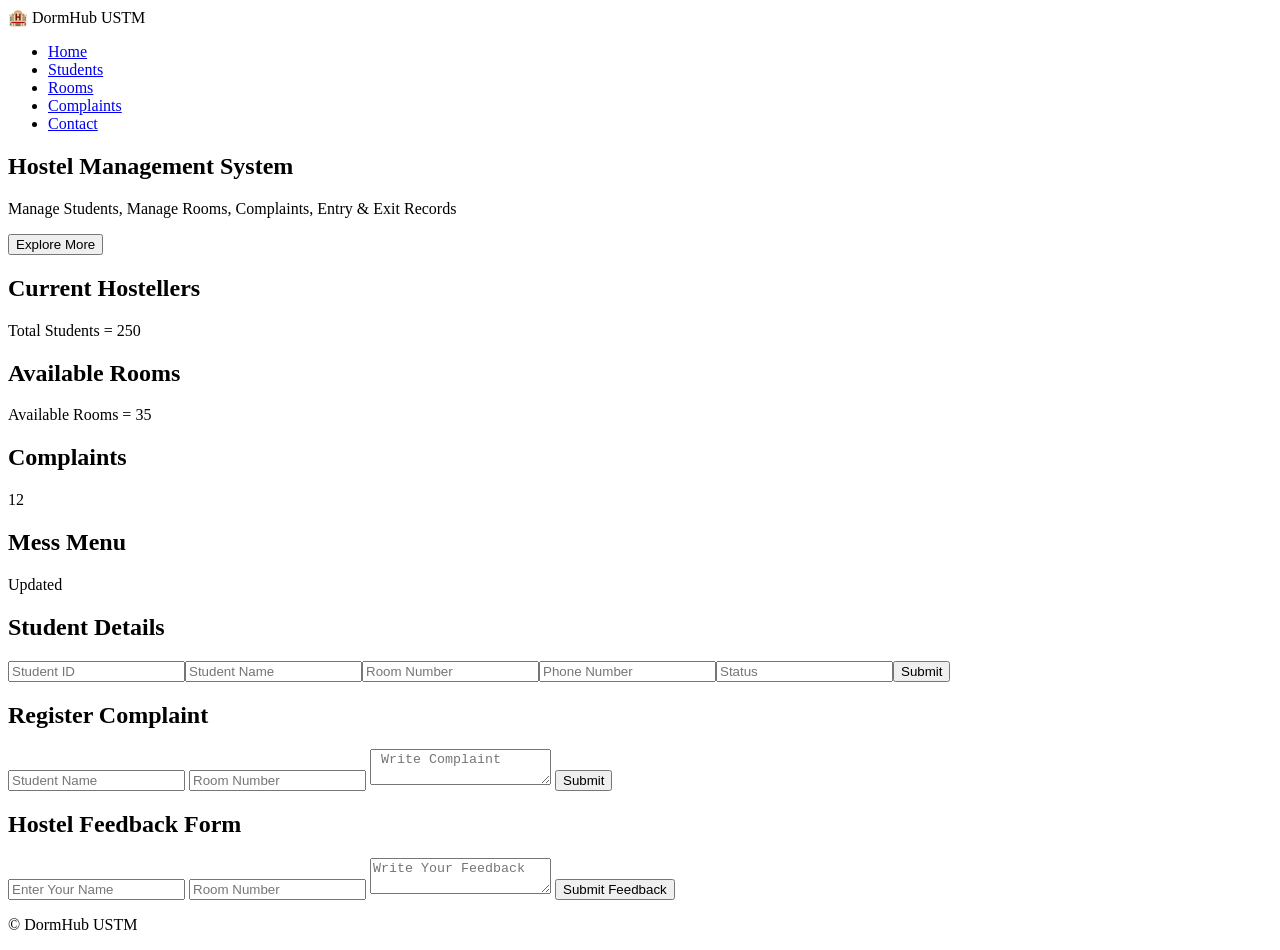
==== index.html @ 67569c3b "Rename DormHub USTM.HTML to index.html" ====
<!DOCTYPE html>
<html>
<head>
    <meta charset="UTF-8">
    <meta name="viewport" content="width=device-width, initial-scale=1.0">
    <title>DormHub USTM</title>
    <link rel="stylesheet" href="DormHub USTM.css">
</head>
<body>

    <nav>
        <div class="logo"> 🏨 DormHub USTM</div>

        <ul>
            <li><a href="#">Home</a></li>
            <li><a href="#">Students</a></li>
            <li><a href="#">Rooms</a></li>
            <li><a href="#">Complaints</a></li>
            <li><a href="#">Contact</a></li>
        </ul>
    </nav>

    <section class="hero">
        <div class="hero-content">
            <h1>Hostel Management System</h1>
            <p>Manage Students, Manage Rooms, Complaints, Entry & Exit Records</p>
            <button>Explore More</button>
        </div>
    </section>

    <section class="dashboard">

        <div class="card">
            <h2>Current Hostellers</h2>
            <p>Total Students = 250</p>
        </div>

        <div class="card">
            <h2>Available Rooms</h2>
            <p>Available Rooms = 35</p>
        </div>

        <div class="card">
            <h2>Complaints</h2>
            <p>12</p>
        </div>

        <div class="card">
            <h2>Mess Menu</h2>
            <p>Updated</p>
        </div>

    </section>

    <section class="table-section">

        <h2>Student Details</h2>

        <table>
		
		 <form>
		 
		    <input type="int" placeholder="Student ID" required>

            <input type="text" placeholder="Student Name" required>

            <input type="text" placeholder="Room Number" required>

            <input type="text" placeholder="Phone Number" required>
			
			<input type="text" placeholder="Status" required>

            <button type="submit">Submit</button>

        </form>
        </table>

    </section>

    <section class="complaint-section">

        <h2>Register Complaint</h2>

        <form>

            <input type="text" placeholder="Student Name" required>

            <input type="text" placeholder="Room Number" required>

            <textarea placeholder=" Write Complaint "></textarea>

            <button type="submit">Submit</button>

        </form>

    </section>

<section class="feedback-section">

    <h2>Hostel Feedback Form</h2>

    <form>

        <input type="text" placeholder="Enter Your Name" required>

        <input type="text" placeholder="Room Number" required>

        <textarea placeholder="Write Your Feedback"></textarea>

        <button type="submit">Submit Feedback</button>

    </form>

</section>

    <footer>
        <p> © DormHub USTM </p>
    </footer>
	
	</div>

<script>

function showLogin() {
    document.getElementById("loginForm").style.display = "block";
    document.getElementById("registerForm").style.display = "none";
}

function showRegister() {
    document.getElementById("loginForm").style.display = "none";
    document.getElementById("registerForm").style.display = "block";
}

document.getElementById("loginForm").addEventListener("submit", function(e){
    e.preventDefault();

    document.querySelector(".auth-container").style.display = "none";
    document.getElementById("mainWebsite").style.display = "block";
});

document.getElementById("registerForm").addEventListener("submit", function(e){
    e.preventDefault();

    alert("Registration Successful! Please Login.");
    showLogin();
});

</script>

</body>
</html>
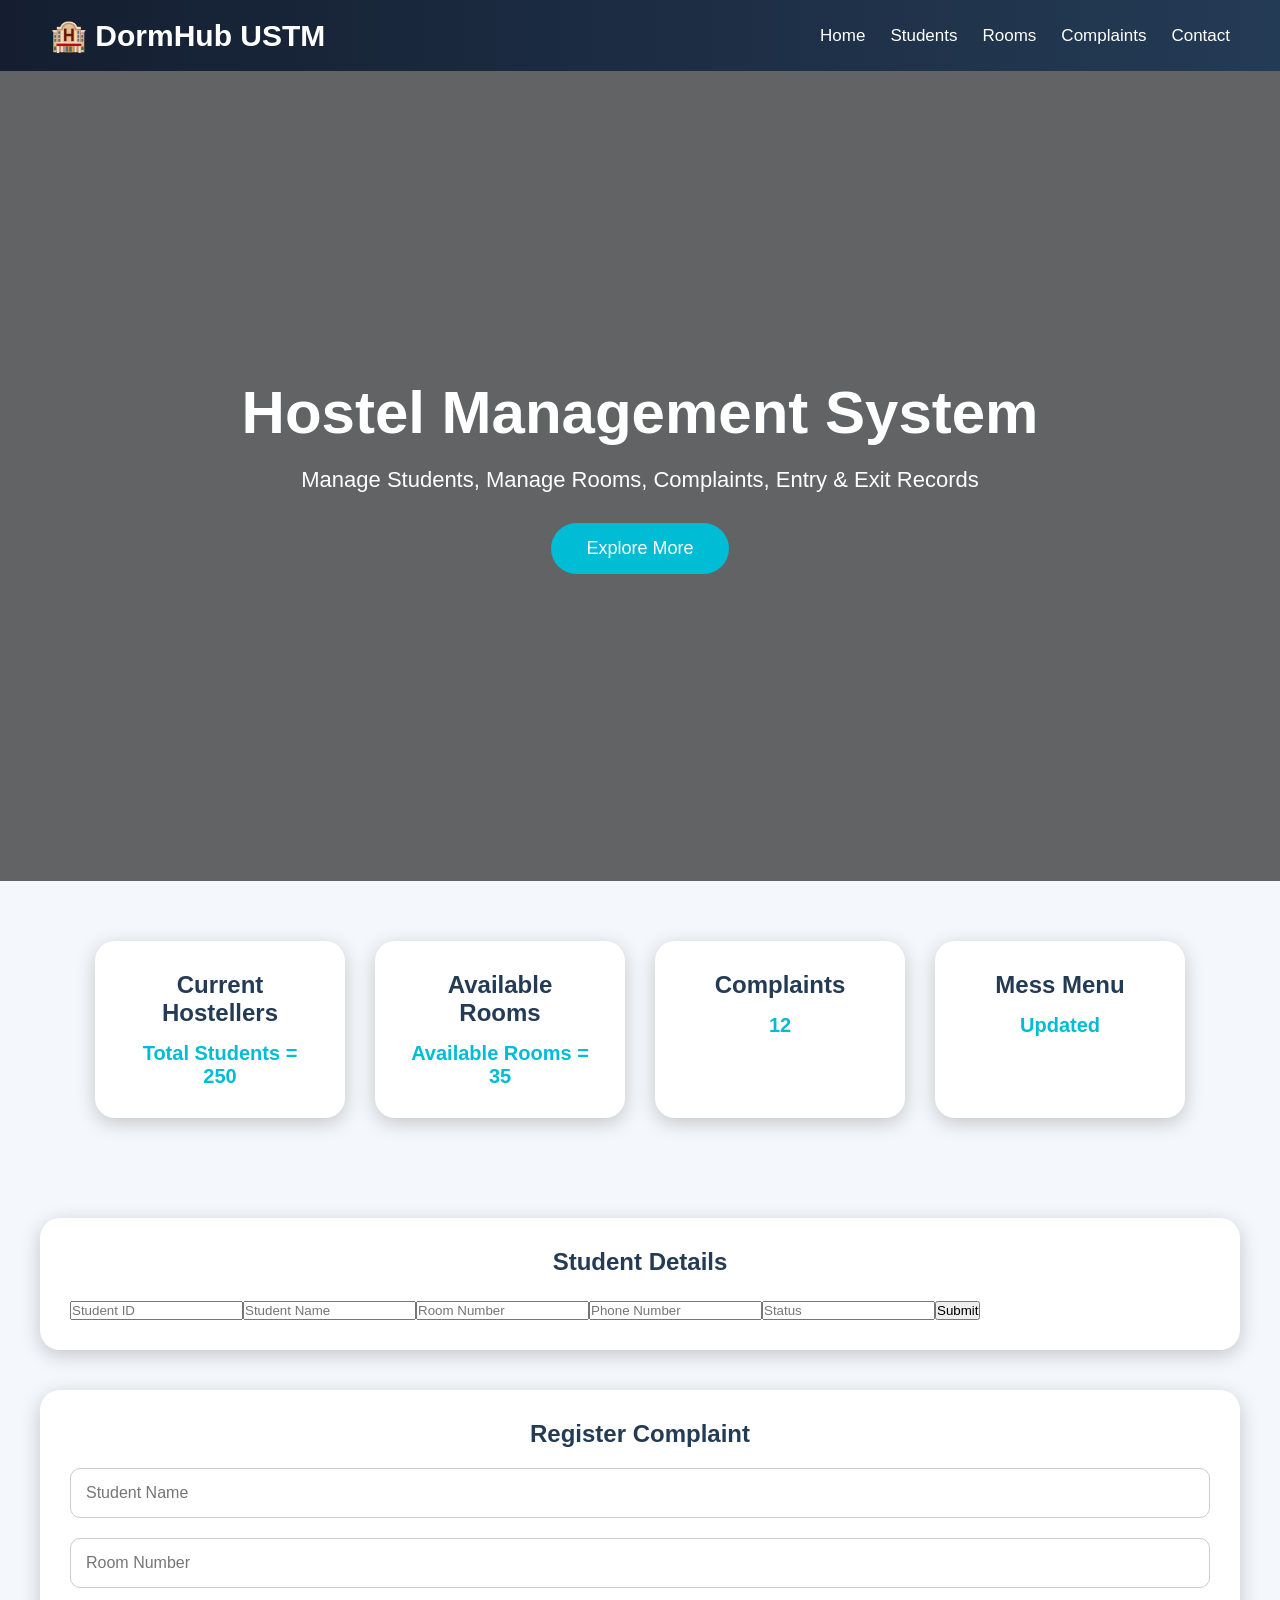
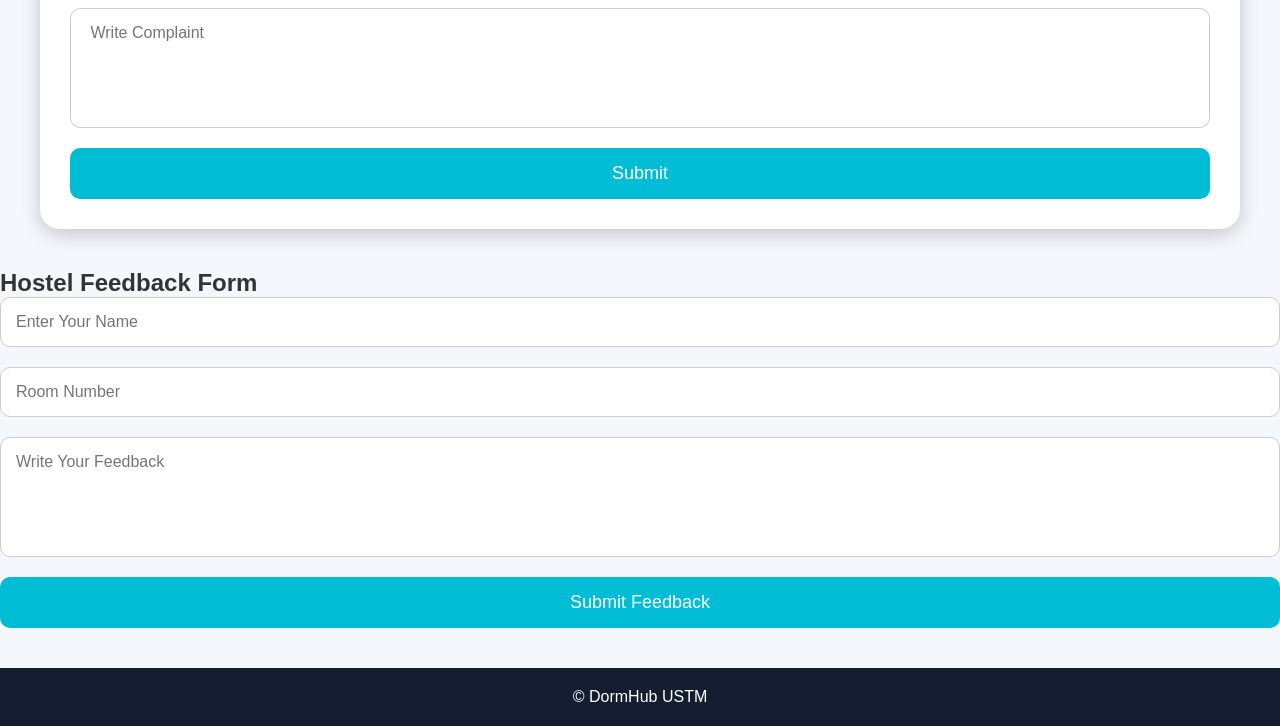
==== commit 2081752d: "Fix HTML encoding issues and update stylesheet link" ====
--- a/index.html
+++ b/index.html
@@ -4,7 +4,7 @@
     <meta charset="UTF-8">
     <meta name="viewport" content="width=device-width, initial-scale=1.0">
     <title>DormHub USTM</title>
-    <link rel="stylesheet" href="DormHub USTM.css">
+    <link rel="stylesheet" href="style.css">
 </head>
 <body>
 
--- a/style.css
+++ b/style.css
@@ -0,0 +1,256 @@
+*{
+    margin: 0;
+    padding: 0;
+    box-sizing: border-box;
+    font-family: Arial, sans-serif;
+}
+
+body{
+    background: #f4f7fb;
+    color: #333;
+}
+
+
+nav{
+    width: 100%;
+    background: linear-gradient(to right,#141e30,#243b55);
+    display: flex;
+    justify-content: space-between;
+    align-items: center;
+    padding: 18px 50px;
+    position: sticky;
+    top: 0;
+    z-index: 1000;
+}
+
+.logo{
+    color: white;
+    font-size: 30px;
+    font-weight: bold;
+}
+
+nav ul{
+    display: flex;
+    list-style: none;
+}
+
+nav ul li{
+    margin-left: 25px;
+}
+
+nav ul li a{
+    text-decoration: none;
+    color: white;
+    font-size: 17px;
+    transition: 0.3s;
+}
+
+nav ul li a:hover{
+    color: #00d4ff;
+}
+
+
+.hero{
+    height: 90vh;
+
+    background:
+    linear-gradient(rgba(0,0,0,0.6),
+    rgba(0,0,0,0.6)),
+
+    url('https://images.unsplash.com/photo-1555854877-bab0e564b8d5');
+
+    background-size: cover;
+    background-position: center;
+
+    display: flex;
+    justify-content: center;
+    align-items: center;
+    text-align: center;
+}
+
+.hero-content{
+    color: white;
+}
+
+.hero-content h1{
+    font-size: 60px;
+    margin-bottom: 20px;
+}
+
+.hero-content p{
+    font-size: 22px;
+    margin-bottom: 30px;
+}
+
+.hero-content button{
+    padding: 15px 35px;
+    border: none;
+    border-radius: 30px;
+    background: #00bcd4;
+    color: white;
+    font-size: 18px;
+    cursor: pointer;
+    transition: 0.3s;
+}
+
+.hero-content button:hover{
+    background: #008ba3;
+    transform: scale(1.05);
+}
+
+
+.dashboard{
+    display: flex;
+    justify-content: center;
+    flex-wrap: wrap;
+    gap: 30px;
+    padding: 60px 20px;
+}
+
+.card{
+    background: white;
+    width: 250px;
+    padding: 30px;
+    border-radius: 20px;
+    text-align: center;
+    box-shadow: 0 5px 20px rgba(0,0,0,0.2);
+    transition: 0.3s;
+}
+
+.card:hover{
+    transform: translateY(-10px);
+}
+
+.card h2{
+    margin-bottom: 15px;
+    color: #243b55;
+}
+
+.card p{
+    font-size: 20px;
+    color: #00bcd4;
+    font-weight: bold;
+}
+
+
+.table-section{
+    margin: 40px;
+    padding: 30px;
+    background: white;
+    border-radius: 20px;
+    box-shadow: 0 5px 20px rgba(0,0,0,0.2);
+}
+
+.table-section h2{
+    margin-bottom: 25px;
+    color: #243b55;
+    text-align: center;
+}
+
+
+form{
+    display: flex;
+    flex-direction: column;
+    gap: 20px;
+}
+
+form input,
+form textarea{
+    padding: 15px;
+    border: 1px solid #ccc;
+    border-radius: 10px;
+    font-size: 16px;
+    outline: none;
+    transition: 0.3s;
+}
+
+form input:focus,
+form textarea:focus{
+    border-color: #00bcd4;
+    box-shadow: 0 0 10px rgba(0,188,212,0.4);
+}
+
+form textarea{
+    resize: none;
+    height: 120px;
+}
+
+
+form button{
+    padding: 15px;
+    border: none;
+    border-radius: 10px;
+    background: #00bcd4;
+    color: white;
+    font-size: 18px;
+    cursor: pointer;
+    transition: 0.3s;
+}
+
+form button:hover{
+    background: #008ba3;
+    transform: scale(1.02);
+}
+
+
+.complaint-section{
+    margin: 40px;
+    padding: 30px;
+    background: white;
+    border-radius: 20px;
+    box-shadow: 0 5px 20px rgba(0,0,0,0.2);
+}
+
+.complaint-section h2{
+    margin-bottom: 20px;
+    text-align: center;
+    color: #243b55;
+}
+
+
+footer{
+    margin-top: 40px;
+    background: #141e30;
+    color: white;
+    text-align: center;
+    padding: 20px;
+    font-size: 16px;
+}
+
+
+@media(max-width: 768px){
+
+    nav{
+        flex-direction: column;
+        padding: 20px;
+    }
+
+    nav ul{
+        margin-top: 15px;
+        flex-wrap: wrap;
+        justify-content: center;
+    }
+
+    nav ul li{
+        margin: 10px;
+    }
+
+    .hero-content h1{
+        font-size: 40px;
+    }
+
+    .hero-content p{
+        font-size: 18px;
+    }
+
+    .dashboard{
+        flex-direction: column;
+        align-items: center;
+    }
+
+    .table-section,
+    .complaint-section{
+        margin: 20px;
+    }
+
+}
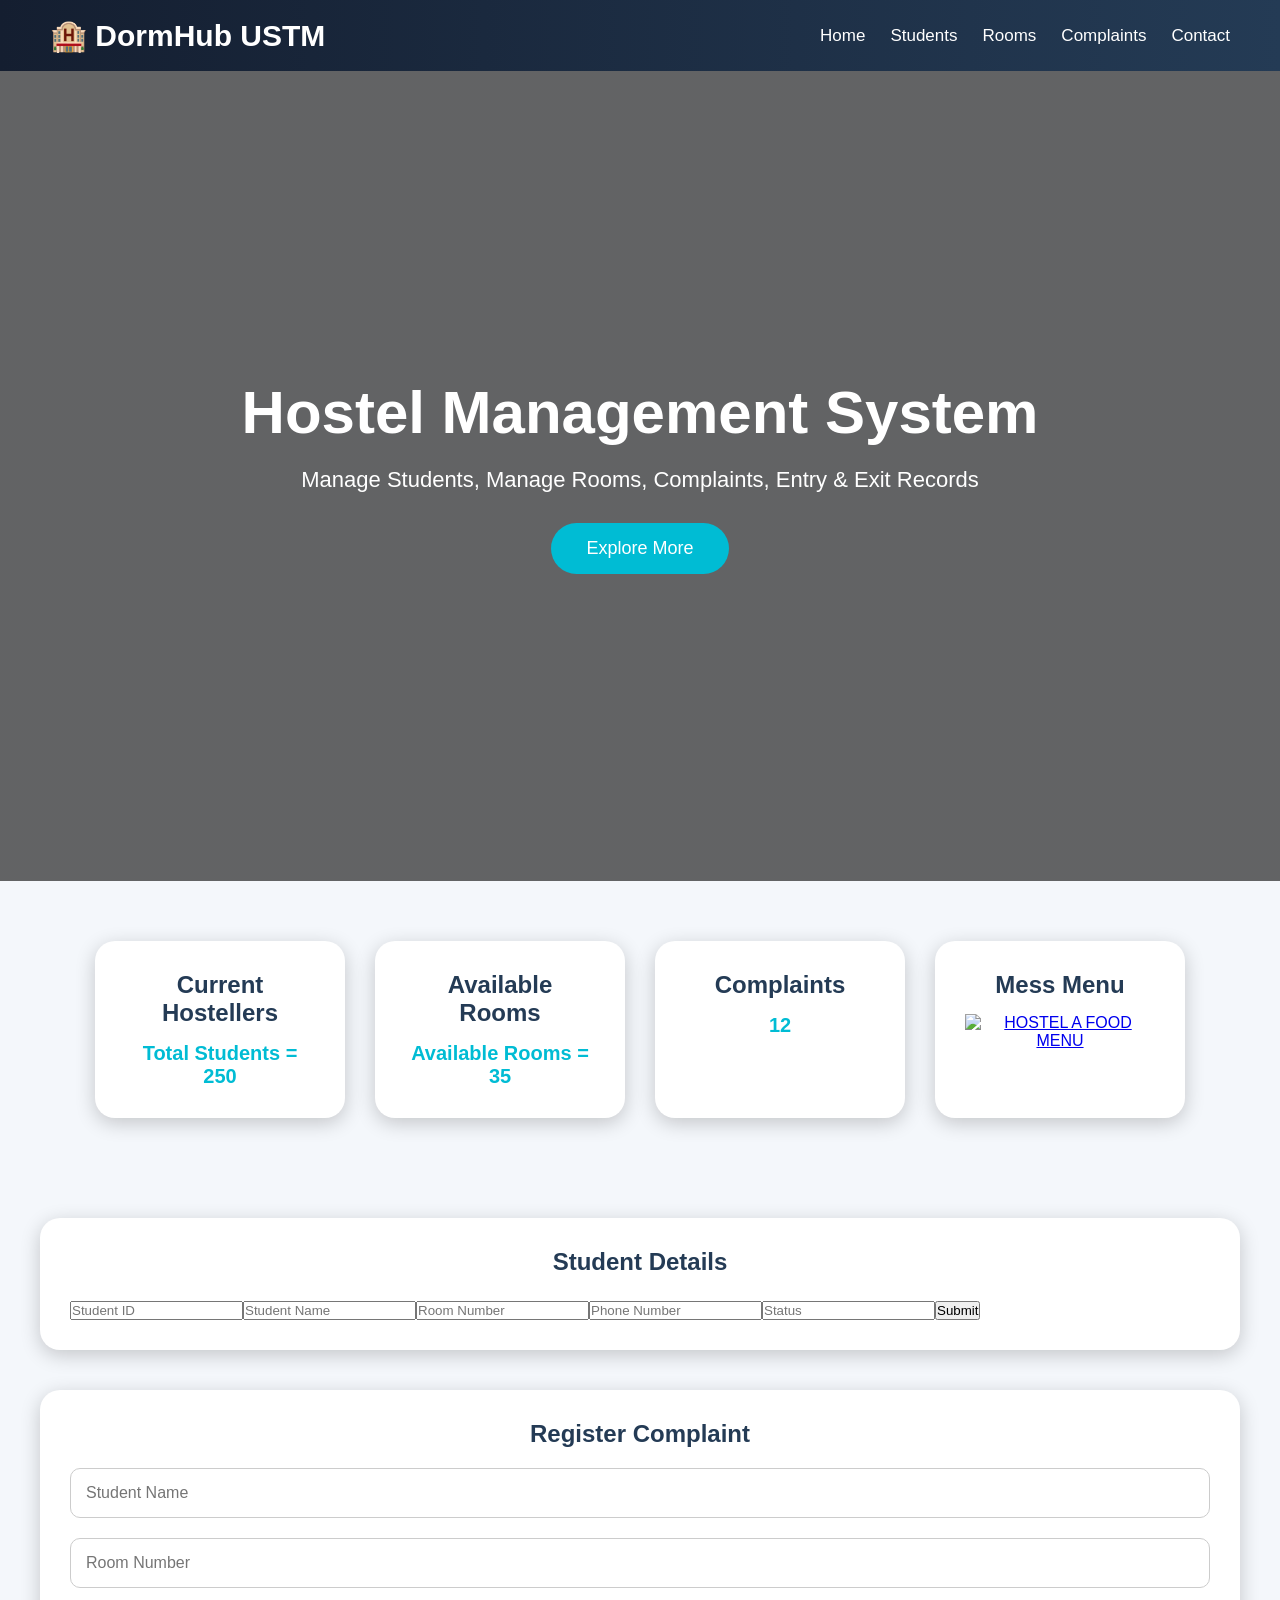
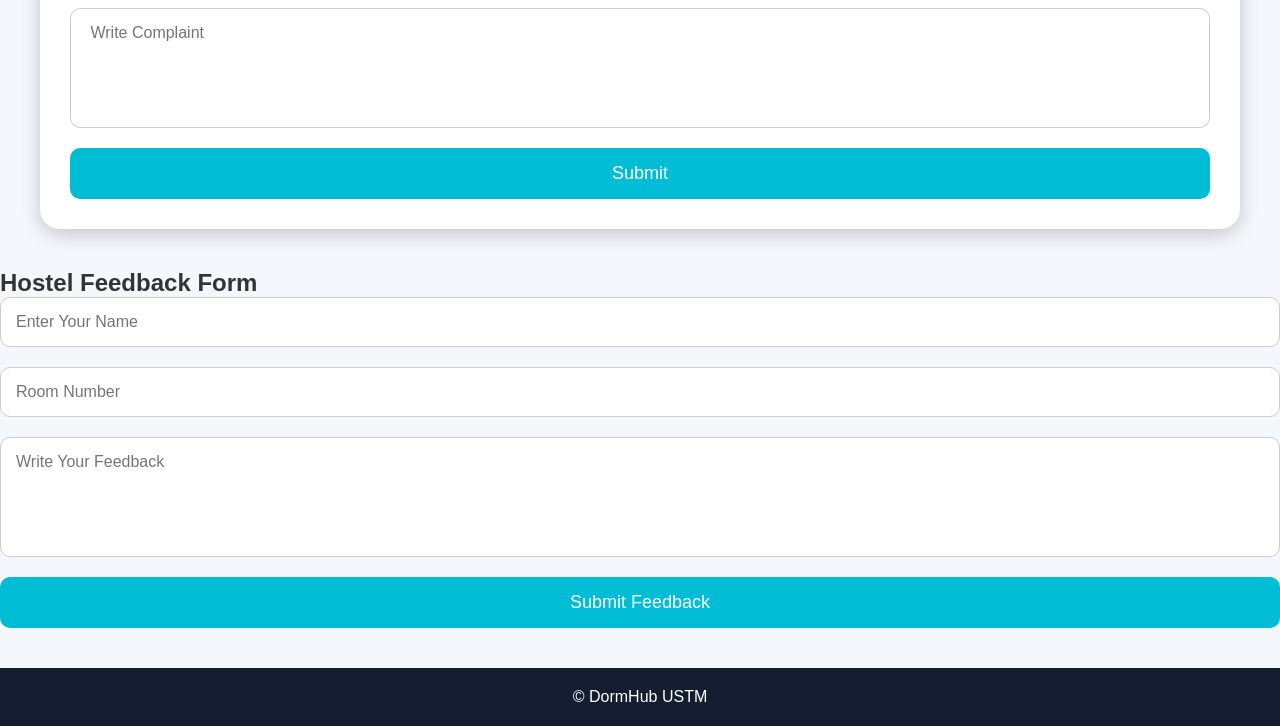
==== commit 651e79ee: "Fix HTML encoding and structure in index.html" ====
--- a/index.html
+++ b/index.html
@@ -9,7 +9,7 @@
 <body>
 
     <nav>
-        <div class="logo"> 🏨 DormHub USTM</div>
+        <div class="logo"> 🏨 DormHub USTM </div>
 
         <ul>
             <li><a href="#">Home</a></li>
@@ -47,7 +47,9 @@
 
         <div class="card">
             <h2>Mess Menu</h2>
-            <p>Updated</p>
+			<a href="C:\Users\afnan\Downloads\HOSTEL A FOOD MENU.jpeg">
+  <img src="image.jpeg" alt="HOSTEL A FOOD MENU">
+</a>
         </div>
 
     </section>
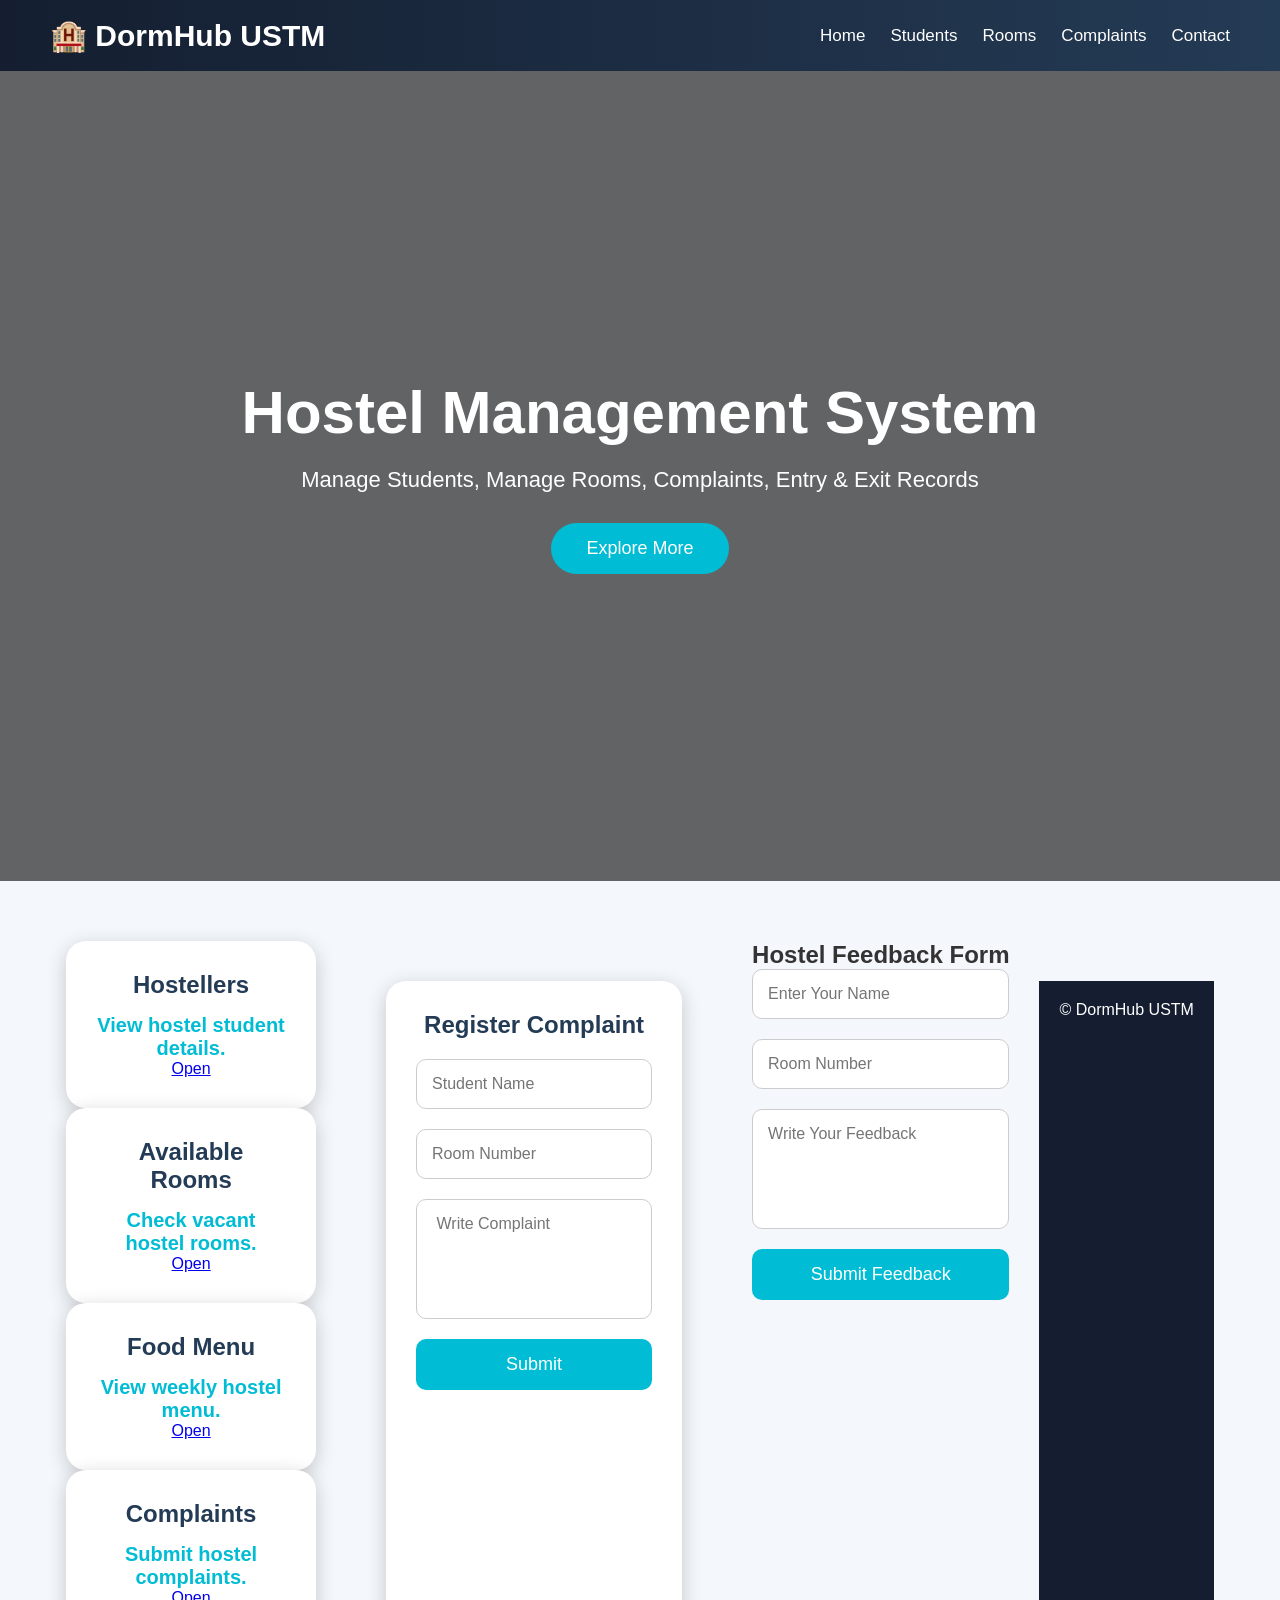
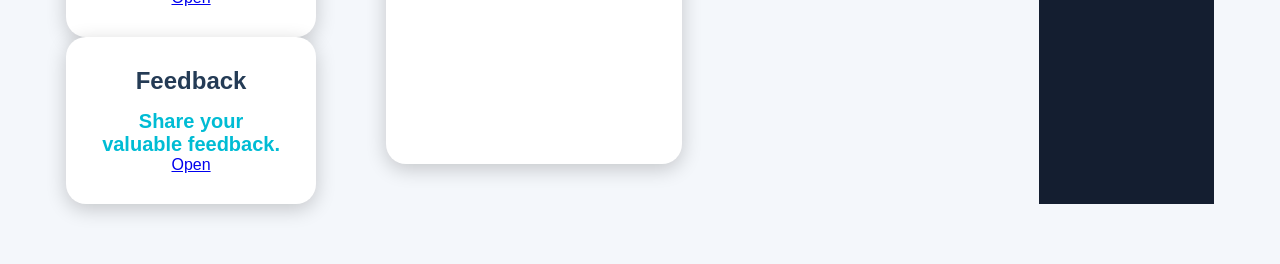
==== commit dcbdf274: "Fix HTML structure and clean up code" ====
--- a/index.html
+++ b/index.html
@@ -20,7 +20,7 @@
         </ul>
     </nav>
 
-    <section class="hero">
+   <section class="hero">
         <div class="hero-content">
             <h1>Hostel Management System</h1>
             <p>Manage Students, Manage Rooms, Complaints, Entry & Exit Records</p>
@@ -30,54 +30,43 @@
 
     <section class="dashboard">
 
-        <div class="card">
-            <h2>Current Hostellers</h2>
-            <p>Total Students = 250</p>
-        </div>
+<body>
 
-        <div class="card">
-            <h2>Available Rooms</h2>
-            <p>Available Rooms = 35</p>
-        </div>
+<div class="container">
 
-        <div class="card">
-            <h2>Complaints</h2>
-            <p>12</p>
-        </div>
 
-        <div class="card">
-            <h2>Mess Menu</h2>
-			<a href="C:\Users\afnan\Downloads\HOSTEL A FOOD MENU.jpeg">
-  <img src="image.jpeg" alt="HOSTEL A FOOD MENU">
-</a>
-        </div>
+    <div class="card">
+        <h2>Hostellers</h2>
+        <p>View hostel student details.</p>
+        <a href="hostellers.html" class="btn">Open</a>
+    </div>
 
-    </section>
+    <div class="card">
+        <h2>Available Rooms</h2>
+        <p>Check vacant hostel rooms.</p>
+        <a href="available-rooms.html" class="btn">Open</a>
+    </div>
 
-    <section class="table-section">
+    <div class="card">
+        <h2>Food Menu</h2>
+        <p>View weekly hostel menu.</p>
+        <a href="C:\Users\afnan\Downloads\HOSTEL A FOOD MENU.jpeg" class="btn">Open</a>
+    </div>
 
-        <h2>Student Details</h2>
+    <div class="card">
+        <h2>Complaints</h2>
+        <p>Submit hostel complaints.</p>
+        <a href="complaint.html" class="btn">Open</a>
+    </div>
 
-        <table>
-		
-		 <form>
-		 
-		    <input type="int" placeholder="Student ID" required>
+    <div class="card">
+        <h2>Feedback</h2>
+        <p>Share your valuable feedback.</p>
+        <a href="feedback.html" class="btn">Open</a>
+    </div>
 
-            <input type="text" placeholder="Student Name" required>
+</div>
 
-            <input type="text" placeholder="Room Number" required>
-
-            <input type="text" placeholder="Phone Number" required>
-			
-			<input type="text" placeholder="Status" required>
-
-            <button type="submit">Submit</button>
-
-        </form>
-        </table>
-
-    </section>
 
     <section class="complaint-section">
 
